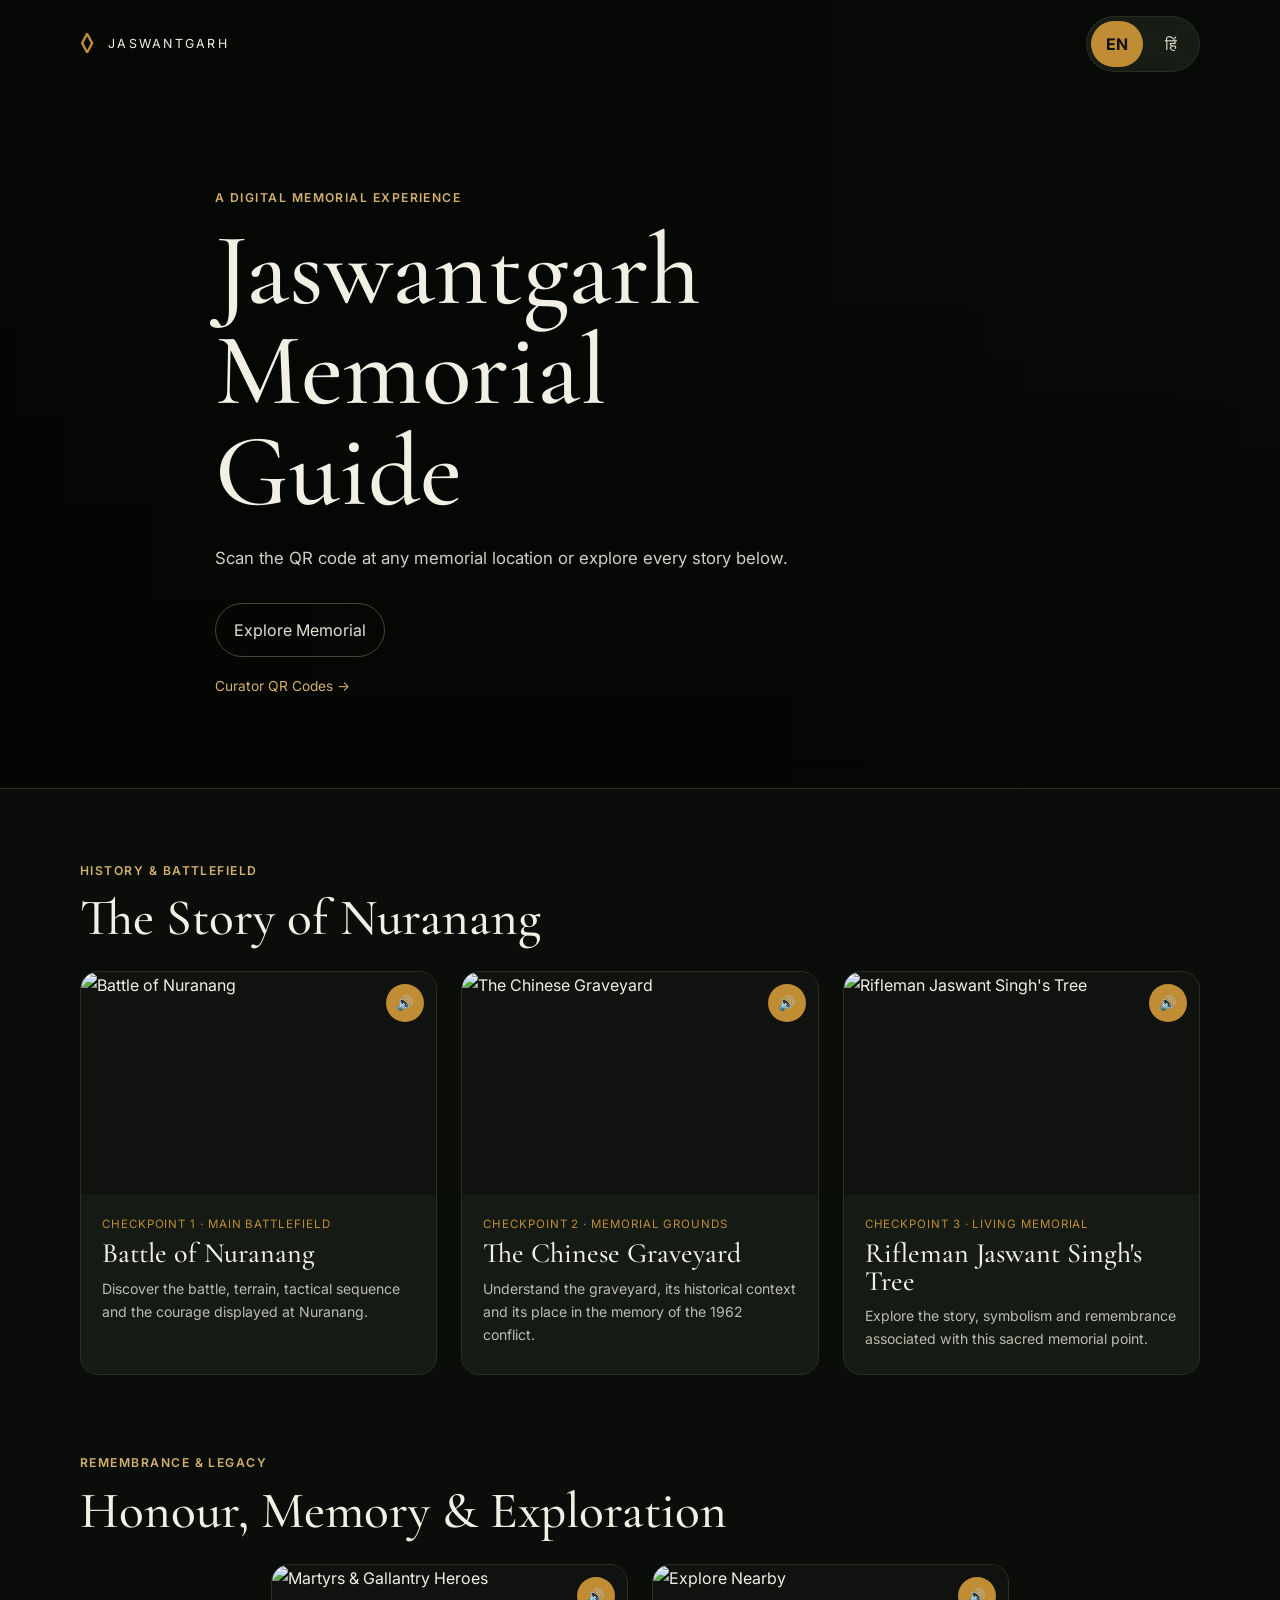
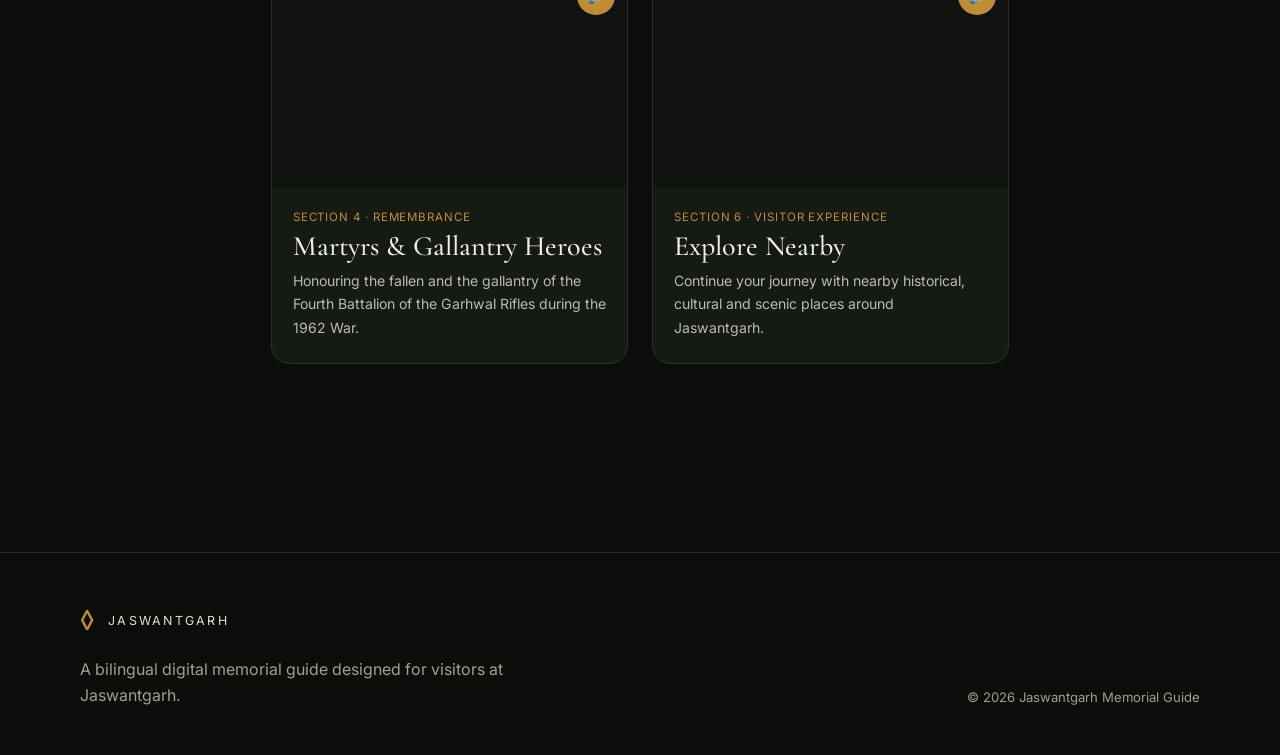
==== index.html @ aa217701 "Upload Jaswantgarh Memorial website" ====
<!doctype html>
<html lang="en">
<head>
  <meta charset="utf-8" />
  <meta name="viewport" content="width=device-width, initial-scale=1" />
  <meta name="theme-color" content="#0b0e0b" />
  <title>Jaswantgarh Memorial Guide</title>
  <meta name="description" content="Bilingual digital guide for Jaswantgarh Memorial." />
  <link rel="preconnect" href="https://fonts.googleapis.com">
  <link rel="preconnect" href="https://fonts.gstatic.com" crossorigin>
  <link href="https://fonts.googleapis.com/css2?family=Cormorant+Garamond:wght@500;600&family=Inter:wght@400;500;600&display=swap" rel="stylesheet">
  <link rel="stylesheet" href="styles.css" />
</head>
<body>
  <header class="hero hero-home" style="--hero:url('assets/images/hero.svg')">
    <nav class="nav wrap">
      <a class="brand" href="index.html" aria-label="Jaswantgarh Memorial Guide home">
        <span class="shield">◊</span>
        <span class="brand-text">JASWANTGARH</span>
      </a>

      <div class="language-switch" aria-label="Language selector">
        <button class="lang-btn active" data-lang="en" type="button">EN</button>
        <button class="lang-btn" data-lang="hi" type="button">हिं</button>
      </div>
    </nav>

    <div class="hero-overlay"></div>

    <div class="hero-content wrap">
      <p class="eyebrow" data-i18n="heroEyebrow">A DIGITAL MEMORIAL EXPERIENCE</p>
      <h1 data-i18n="heroTitle">Jaswantgarh Memorial<br>Guide</h1>
      <p class="hero-copy" data-i18n="heroCopy">
        Scan the QR code at any memorial location or explore every story below.
      </p>
      <a class="outline-btn" href="#exhibits" data-i18n="exploreBtn">Explore Memorial</a>
      <a class="text-link curator-link" href="qr-codes.html">Curator QR Codes →</a>
    </div>
  </header>

  <main id="exhibits" class="content wrap">
    <section class="section-block">
      <div class="section-heading">
        <p class="eyebrow" data-i18n="storyKicker">HISTORY & BATTLEFIELD</p>
        <h2 data-i18n="storyHeading">The Story of Nuranang</h2>
      </div>
      <div id="history-grid" class="card-grid"></div>
    </section>

    <section class="section-block">
      <div class="section-heading">
        <p class="eyebrow" data-i18n="legacyKicker">REMEMBRANCE & LEGACY</p>
        <h2 data-i18n="legacyHeading">Honour, Memory & Exploration</h2>
      </div>
      <div id="legacy-grid" class="card-grid"></div>
    </section>
  </main>

  <footer class="footer">
    <div class="wrap footer-grid">
      <div>
        <div class="brand footer-brand"><span class="shield">◊</span><span>JASWANTGARH</span></div>
        <p data-i18n="footerText">A bilingual digital memorial guide designed for visitors at Jaswantgarh.</p>
      </div>
      <p class="footer-note">© <span id="year"></span> Jaswantgarh Memorial Guide</p>
    </div>
  </footer>

  <script src="data.js"></script>
  <script src="app.js"></script>
</body>
</html>
---- styles.css ----
/* =========================================================
   JASWANTGARH MEMORIAL GUIDE
   Replace images/audio in /assets and edit text in data.js
   ========================================================= */

:root{
  --bg:#0a0d0a;
  --panel:#151a14;
  --panel-2:#10140f;
  --line:#293022;
  --text:#f2efe5;
  --muted:#bbbcae;
  --gold:#c08d35;
  --gold-soft:#d3b06b;
  --max:1120px;
  --radius:18px;
}

*{box-sizing:border-box}
html{scroll-behavior:smooth}
body{
  margin:0;
  background:var(--bg);
  color:var(--text);
  font-family:"Inter",system-ui,-apple-system,sans-serif;
  line-height:1.65;
}
img{max-width:100%;display:block}
a{color:inherit;text-decoration:none}
button{font:inherit}

.wrap{width:min(var(--max),calc(100% - 40px));margin-inline:auto}

.hero{
  position:relative;
  min-height:620px;
  background-image: url("assets/images/Nura/jaswantgarh-bg.png");
  background-size:cover;
  background-position:center;
  border-bottom:1px solid var(--line);
  overflow:hidden;
}
.hero-detail{min-height:690px}
.hero-overlay{
  position:absolute;inset:0;
  background:
    linear-gradient(90deg,rgba(4,6,4,.92) 0%,rgba(4,6,4,.65) 48%,rgba(4,6,4,.35) 100%),
    linear-gradient(0deg,rgba(4,6,4,.94) 0%,rgba(4,6,4,.15) 65%);
}
.nav{
  position:relative;
  z-index:4;
  height:88px;
  display:flex;
  align-items:center;
  justify-content:space-between;
}
.brand{display:flex;align-items:center;gap:12px;font-size:.78rem;letter-spacing:.18em}
.shield{font-size:1.7rem;color:var(--gold)}
.language-switch{
  display:flex;
  gap:4px;
  padding:4px;
  border-radius:999px;
  background:rgba(27,32,24,.85);
  border:1px solid rgba(255,255,255,.08);
  backdrop-filter:blur(10px);
}
.lang-btn{
  border:0;
  padding:10px 15px;
  min-width:48px;
  border-radius:999px;
  color:#ddd9ca;
  background:transparent;
  cursor:pointer;
}
.lang-btn.active{background:var(--gold);color:#111;font-weight:700}

.hero-content{
  position:relative;
  z-index:3;
  padding-top:100px;
  padding-bottom:90px;
  max-width:850px;
}
.detail-hero-content{padding-top:80px}
.eyebrow{
  margin:0 0 12px;
  color:var(--gold-soft);
  letter-spacing:.12em;
  font-size:.76rem;
  font-weight:600;
}
h1,h2,h3{
  font-family:"Cormorant Garamond",Georgia,serif;
  font-weight:500;
  line-height:.98;
  margin-top:0;
}
h1{font-size:clamp(3.6rem,8vw,6.5rem);max-width:850px;margin-bottom:24px}
.hero-copy{max-width:650px;color:#d0d0c7;font-size:1.05rem;margin-bottom:30px}
.outline-btn{
  display:inline-flex;
  align-items:center;
  justify-content:center;
  border:1px solid #42483a;
  padding:13px 18px;
  border-radius:999px;
  color:#e4dfd1;
  transition:.2s ease;
}
.outline-btn:hover{border-color:var(--gold);color:#fff}
.back-link{display:inline-block;margin-bottom:42px;color:#d7d2c5;font-size:.9rem}

.content{padding-block:72px 110px}
.section-block{margin-bottom:78px}
.section-heading{margin-bottom:28px}
.section-heading h2{font-size:clamp(2.2rem,4vw,3.2rem);margin-bottom:0}

.card-grid{
  display:grid;
  grid-template-columns:repeat(3,1fr);
  gap:24px;
}
.exhibit-card{
  overflow:hidden;
  background:var(--panel);
  border:1px solid var(--line);
  border-radius:var(--radius);
  transition:transform .25s ease,border-color .25s ease;
}
.exhibit-card:hover{transform:translateY(-5px);border-color:#5b5134}
.card-image-wrap{position:relative;aspect-ratio:16/10;overflow:hidden;background:#0f120f}
.card-image{width:100%;height:100%;object-fit:cover;transition:transform .35s ease}
.exhibit-card:hover .card-image{transform:scale(1.035)}
.sound-pill{
  position:absolute;right:12px;top:12px;
  width:38px;height:38px;border-radius:50%;
  display:grid;place-items:center;background:var(--gold);color:#111;font-size:.88rem;
}
.card-content{padding:21px 21px 24px}
.card-kicker{color:var(--gold);font-size:.72rem;letter-spacing:.08em;margin:0 0 6px;text-transform:uppercase}
.card-content h3{font-size:1.75rem;margin-bottom:9px}
.card-content p:last-child{
  margin:0;color:var(--muted);font-size:.88rem;
  display:-webkit-box;-webkit-box-orient:vertical;-webkit-line-clamp:3;overflow:hidden;
}

.footer{border-top:1px solid var(--line);padding:46px 0;color:#9ea092}
.footer-grid{display:flex;justify-content:space-between;gap:40px;align-items:end}
.footer-grid p{max-width:520px;margin:12px 0 0}
.footer-note{font-size:.82rem}
.footer-brand{color:#e1dccf}

/* Detail page */
.audio-box{display:flex;gap:14px;align-items:center;flex-wrap:wrap}
.audio-btn{
  border:1px solid var(--gold);
  background:var(--gold);
  color:#15130e;
  border-radius:999px;
  padding:13px 18px;
  cursor:pointer;
  font-weight:700;
}
.audio-status{color:#bcbeb3;font-size:.86rem}

.detail-main{padding:70px 0 100px}
.detail-layout{
  display:grid;
  grid-template-columns:minmax(0,1.65fr) minmax(280px,.75fr);
  gap:54px;
  align-items:start;
}
.story-panel h2{font-size:clamp(2.4rem,4vw,3.5rem)}
.prose{color:#c9cabf}
.prose p{margin:0 0 20px}
.prose strong{color:#f2efe5;font-weight:600}

.quick-panel{
  position:sticky;top:24px;
  background:var(--panel);
  border:1px solid var(--line);
  border-radius:var(--radius);
  padding:26px;
}
.quick-list{display:grid;gap:18px}
.quick-list div{padding-bottom:16px;border-bottom:1px solid var(--line)}
.quick-list div:last-child{border-bottom:0;padding-bottom:0}
.quick-list span{display:block;color:#8f9387;font-size:.77rem;text-transform:uppercase;letter-spacing:.06em}
.quick-list strong{display:block;margin-top:5px;color:#e7e2d7;font-size:.95rem}

.media-section{padding-top:84px}
.gallery-grid{display:grid;grid-template-columns:repeat(3,1fr);gap:16px}
.gallery-item{
  border:0;padding:0;background:none;cursor:zoom-in;overflow:hidden;border-radius:14px;
  border:1px solid var(--line);position:relative;
}
.gallery-item img{width:100%;aspect-ratio:4/3;object-fit:cover;transition:transform .3s ease}
.gallery-item:hover img{transform:scale(1.04)}
.gallery-caption{
  position:absolute;left:0;right:0;bottom:0;
  padding:30px 14px 12px;
  background:linear-gradient(transparent,rgba(0,0,0,.8));
  color:#f2efe5;font-size:.8rem;text-align:left;
}

.video-box,.map-box{
  min-height:360px;border:1px solid var(--line);border-radius:var(--radius);
  background:var(--panel);display:grid;place-items:center;overflow:hidden;color:#aaa;
}
.video-box video,.video-box iframe,.map-box img{width:100%;height:100%;min-height:360px;object-fit:cover;border:0}
.media-placeholder{padding:40px;text-align:center;max-width:640px}
.media-placeholder strong{display:block;color:#e8e1d0;margin-bottom:8px}

.next-section{
  display:grid;grid-template-columns:1fr 1fr;gap:18px;margin-top:88px;
  padding-top:30px;border-top:1px solid var(--line);
}
.next-card{
  min-height:110px;padding:22px;border-radius:16px;
  border:1px solid var(--line);background:var(--panel);
}
.next-card small{display:block;color:#8f9387;text-transform:uppercase;letter-spacing:.08em;margin-bottom:6px}
.next-card strong{font-family:"Cormorant Garamond",serif;font-size:1.55rem;font-weight:500}
.next-card-right{text-align:right}

.lightbox{
  position:fixed;inset:0;z-index:99;background:rgba(0,0,0,.94);
  display:grid;place-items:center;padding:50px 20px;
}
.lightbox[hidden]{display:none}
.lightbox img{max-height:78vh;max-width:min(1100px,95vw);border-radius:12px}
.lightbox p{color:#ddd8ca;text-align:center}
.lightbox-close{
  position:absolute;right:24px;top:18px;background:none;border:0;color:#fff;font-size:2.4rem;cursor:pointer;
}

/* Hindi readability */
html[lang="hi"] body{font-family:"Inter","Noto Sans Devanagari",system-ui,sans-serif}
html[lang="hi"] h1,html[lang="hi"] h2,html[lang="hi"] h3{font-family:"Inter","Noto Sans Devanagari",system-ui,sans-serif;line-height:1.15}

/* Responsive */
@media (max-width:900px){
  .card-grid{grid-template-columns:repeat(2,1fr)}
  .detail-layout{grid-template-columns:1fr}
  .quick-panel{position:static}
  .gallery-grid{grid-template-columns:repeat(2,1fr)}
}
@media (max-width:620px){
  .wrap{width:min(var(--max),calc(100% - 28px))}
  .brand-text{display:none}
  .hero{min-height:620px}
  .hero-content{padding-top:88px}
  h1{font-size:3.4rem}
  .card-grid,.gallery-grid,.next-section{grid-template-columns:1fr}
  .footer-grid{display:block}
  .footer-note{margin-top:28px!important}
  .next-card-right{text-align:left}
}


/* ====================== QR CODE TOOLS ====================== */
.curator-link{display:block;margin-top:18px;color:var(--gold-soft);font-size:.86rem}
.compact-btn{padding:9px 14px;font-size:.82rem}
.muted-copy{color:var(--muted)}

.qr-page-header{
  background:
    radial-gradient(circle at 75% 20%,rgba(192,141,53,.12),transparent 28%),
    linear-gradient(180deg,#111610,#090c09);
  border-bottom:1px solid var(--line);
}
.qr-page-intro{padding:64px 0 72px;max-width:900px;margin-left:max(20px,calc((100% - var(--max))/2))}
.qr-page-intro h1{font-size:clamp(3rem,7vw,5.6rem);margin-bottom:18px}
.qr-page-intro p:last-child{max-width:700px;color:#c0c2b7}

.qr-content{padding-top:60px}
.qr-settings{
  display:grid;
  grid-template-columns:1fr 1fr;
  gap:34px;
  padding:28px;
  margin-bottom:42px;
  border:1px solid var(--line);
  background:var(--panel);
  border-radius:var(--radius);
}
.qr-settings h2{font-size:2.2rem;margin-bottom:10px}
.qr-input-row{display:flex;gap:10px;align-items:center}
.qr-url-input{
  flex:1;min-width:0;
  border:1px solid #3a4132;
  background:#090c09;color:#eee9dc;
  border-radius:12px;padding:13px 14px;
}
.qr-warning{
  grid-column:1/-1;
  padding:14px 16px;
  border:1px solid #76562a;
  background:#21190d;
  color:#e8d4ad;
  border-radius:12px;
  font-size:.88rem;
}
.qr-warning strong{display:block;color:#f1cf8d}

.qr-grid{
  display:grid;
  grid-template-columns:repeat(3,1fr);
  gap:22px;
}
.qr-card{
  border:1px solid var(--line);
  border-radius:var(--radius);
  background:#f7f4eb;
  color:#111;
  padding:24px;
  break-inside:avoid;
}
.qr-card .card-kicker{color:#755920}
.qr-card h3{font-size:1.75rem;margin:3px 0 0;color:#111}
.qr-card-top{display:flex;gap:14px;align-items:flex-start}
.qr-number{
  display:grid;place-items:center;flex:0 0 38px;height:38px;
  border-radius:50%;background:#181d17;color:#d2a85c;font-weight:700;font-size:.8rem;
}
.qr-code-box{
  width:max-content;
  max-width:100%;
  margin:24px auto 14px;
  padding:14px;background:#fff;border:1px solid #ddd;
}
.qr-code-box img,.qr-code-box canvas{display:block;max-width:100%;height:auto!important}
.qr-scan-line{text-align:center;font-size:.72rem;letter-spacing:.05em;font-weight:700;color:#413a2a}
.qr-destination{
  margin:10px 0 0;
  color:#666;
  font-size:.68rem;
  text-align:center;
  overflow-wrap:anywhere;
}
.qr-actions{text-align:center;margin-top:18px}
.qr-card .outline-btn{color:#282b25;border-color:#aaa}

.qr-section-btn{background:rgba(11,14,11,.35)}
.qr-modal{
  position:fixed;inset:0;z-index:120;
  background:rgba(0,0,0,.91);
  display:grid;place-items:center;padding:20px;
}
.qr-modal[hidden]{display:none}
.qr-modal-card{
  position:relative;
  width:min(520px,96vw);
  max-height:94vh;overflow:auto;
  border-radius:20px;
  background:#f7f4eb;
  color:#161814;
  padding:32px;
  text-align:center;
}
.qr-modal-card h2{font-size:2.2rem;margin-bottom:10px}
.qr-modal-card .eyebrow{color:#755920}
.qr-code-large{margin-top:18px}
.qr-modal-card .lightbox-close{color:#111;top:7px;right:12px}
.qr-modal-card .qr-warning{text-align:left;margin:16px 0}

@media(max-width:900px){
  .qr-grid{grid-template-columns:repeat(2,1fr)}
  .qr-settings{grid-template-columns:1fr}
  .qr-warning{grid-column:auto}
}
@media(max-width:620px){
  .qr-grid{grid-template-columns:1fr}
  .qr-input-row{display:grid}
  .qr-page-intro{margin-left:14px}
}

@media print{
  body{background:#fff;color:#111}
  .qr-page-header .nav,.qr-settings,.footer,.qr-actions,.curator-link{display:none!important}
  .qr-page-header{background:#fff;border:0}
  .qr-page-intro{padding:15px 0 25px}
  .qr-page-intro h1{font-size:30px;color:#111}
  .qr-page-intro p{color:#333!important}
  .qr-grid{grid-template-columns:repeat(2,1fr);gap:12px}
  .qr-card{border:1px solid #999;padding:16px}
  .qr-code-box{padding:8px}
  .print-single .qr-card{display:none!important}
  .print-single .qr-card.print-target{display:block!important;width:420px;margin:0 auto}
  .qr-modal{position:static;background:#fff;padding:0}
  .qr-modal-card{box-shadow:none;width:100%;max-width:520px;margin:auto}
  body:has(.qr-modal:not([hidden])) > *:not(.qr-modal){display:none!important}
}


.prose p{
  margin:0 0 34px;
  padding:0 0 30px;
  border-bottom:1px solid rgba(255,255,255,.08);
  font-size:1rem;
  line-height:1.9;
  color:#c9cabf;
}

.story-date{
  display:block;
  margin-bottom:8px;
  color:#c79a4a;
  font-size:.72rem;
  font-weight:700;
  letter-spacing:.16em;
}

.story-title{
  display:block;
  margin-bottom:16px;
  color:#f3eee2;
  font-family:"Cormorant Garamond", Georgia, serif;
  font-size:2rem;
  line-height:1.1;
}

.prose strong{
  color:#f1e5c9;
}

.story-highlight{
  display:block;
  padding:28px;
  text-align:center;
  border:1px solid #6b5730;
  border-radius:14px;
  background:linear-gradient(
    135deg,
    rgba(192,141,53,.12),
    rgba(18,22,16,.7)
  );
  color:#d8b56d;
  font-family:"Cormorant Garamond", Georgia, serif;
  font-size:1.7rem;
  letter-spacing:.05em;
}

/* Portrait gallery on the Martyrs page */
.heroes-gallery {
  grid-template-columns: repeat(4, minmax(0, 1fr));
  gap: 22px;
}

.heroes-gallery .gallery-item {
  display: flex;
  flex-direction: column;
  height: 100%;
}

.heroes-gallery .gallery-item img {
  width: 100%;
  aspect-ratio: 3 / 4;
  object-fit: contain;
  background: #151a15;
  padding: 10px;
  box-sizing: border-box;
}

.heroes-gallery .gallery-item:hover img {
  transform: none;
}

.heroes-gallery .gallery-caption {
  display: block;
  width: 100%;
  box-sizing: border-box;
  padding: 14px 10px;
  text-align: center;
  line-height: 1.5;
}

@media (max-width: 900px) {
  .heroes-gallery {
    grid-template-columns: repeat(2, minmax(0, 1fr));
  }
}

@media (max-width: 480px) {
  .heroes-gallery {
    grid-template-columns: 1fr;
  }
}

/* Names are already included within the portrait images */
.heroes-gallery .gallery-caption {
  display: none;
}

#honour-section[hidden] {
  display: none !important;
}

#honour-search-label {
  display: block;
  margin-bottom: 10px;
  color: #e7e2d5;
}

#honour-search {
  display: block;
  width: 100%;
  max-width: 520px;
  box-sizing: border-box;
  padding: 14px 16px;
  border: 1px solid #72603a;
  border-radius: 8px;
  background: #151a15;
  color: #f5f1e6;
  font: inherit;
}

#honour-search:focus-visible,
.honour-table-wrap:focus-visible {
  outline: 2px solid #c99a3c;
  outline-offset: 4px;
}

#honour-count {
  margin: 14px 0;
  color: #c9c5b9;
}

.honour-table-wrap {
  max-height: 620px;
  overflow: auto;
  border: 1px solid #494634;
  border-radius: 10px;
}

.honour-table {
  width: 100%;
  border-collapse: separate;
  border-spacing: 0;
  text-align: left;
  font-size: 15px;
  line-height: 1.6;
}

.honour-table th {
  position: sticky;
  top: 0;
  z-index: 1;
  padding: 16px;
  background: #292d22;
  color: #e3bd68;
  border-bottom: 1px solid #74613a;
}

.honour-table td {
  padding: 13px 16px;
  color: #eee9dc;
  border-bottom: 1px solid #343a2d;
}

.honour-table tbody tr:nth-child(even) {
  background: rgba(255, 255, 255, 0.035);
}

.honour-table th:nth-child(2),
.honour-table td:nth-child(2) {
  white-space: nowrap;
}

@media (max-width: 600px) {
  .honour-table {
    min-width: 560px;
    font-size: 14px;
  }

  .honour-table th,
  .honour-table td {
    padding: 12px;
  }
}

#gallantry-section[hidden] {
  display: none !important;
}

#gallantry-note {
  max-width: 760px;
  color: #c9c5b9;
  line-height: 1.8;
}

.gallantry-group {
  margin-top: 32px;
}

.gallantry-award-heading {
  margin: 0 0 16px;
  color: #e3bd68;
  font-size: 24px;
}

.gallantry-card {
  margin-bottom: 14px;
  border: 1px solid #494634;
  border-radius: 10px;
  background: #151a15;
  overflow: hidden;
}

.gallantry-card-header {
  padding: 20px 24px;
}

summary.gallantry-card-header {
  cursor: pointer;
}

summary.gallantry-card-header::marker {
  color: #d5ac56;
}

summary.gallantry-card-header:focus-visible {
  outline: 2px solid #d5ac56;
  outline-offset: -4px;
}

.gallantry-name {
  font-size: 20px;
  font-weight: 600;
  color: #f3eee1;
  line-height: 1.6;
}

.gallantry-meta {
  display: block;
  margin-top: 7px;
  color: #d5ac56;
  font-size: 14px;
  line-height: 1.7;
}

.gallantry-prompt {
  display: block;
  margin-top: 10px;
  color: #c9c5b9;
  font-size: 14px;
  text-decoration: underline;
  text-underline-offset: 4px;
}

.gallantry-card[open] .gallantry-card-header {
  border-bottom: 1px solid #494634;
}

.gallantry-body {
  padding: 0 24px 22px;
  color: #e1ddd2;
  font-size: 16px;
  line-height: 1.9;
}

.gallantry-body p {
  margin: 18px 0 0;
}

html[lang="hi"] .gallantry-body {
  font-family: "Nirmala UI", Mangal, sans-serif;
  line-height: 2;
}

@media (max-width: 600px) {
  .gallantry-card-header {
    padding: 16px;
  }

  .gallantry-body {
    padding: 0 16px 18px;
  }

  .gallantry-name {
    font-size: 18px;
  }
}

/* Explore Nearby poster and video */
.nearby-page #map-box {
  display: block;
  padding: 0;
  overflow: hidden;
}

.nearby-page #map-box img {
  display: block;
  width: 100%;
  height: auto;
  max-height: none;
  aspect-ratio: auto;
  object-fit: contain;
}

.nearby-page #video-box video {
  display: block;
  width: 100%;
  height: auto;
  max-height: 75vh;
  object-fit: contain;
  background: #000;
}

/* Short descriptions with yellow place headings */
.nearby-page #story-body .nearby-place-title {
  display: block;
  margin-bottom: 6px;
  color: #efbd50;
  font-size: 21px;
  font-weight: 700;
  line-height: 1.5;
}

body.nearby-page #story-body > p {
  margin: 0;
  padding: 18px 0;
  border: 0;
  border-bottom: 1px solid rgba(239, 189, 80, 0.15);
  background: none;
  box-shadow: none;
  border-radius: 0;
  font-size: 17px;
  line-height: 1.8;
}

body.nearby-page #story-body > p:last-child {
  border-bottom: 0;
}

.nearby-place-title a {
  color: #efbd50;
  text-decoration: underline;
  text-decoration-thickness: 1px;
  text-underline-offset: 5px;
}

.nearby-place-title a::after {
  content: " ↗";
  font-size: 0.8em;
}

.nearby-place-title a:hover {
  color: #ffe09a;
}

.nearby-place-title a:focus-visible {
  outline: 2px solid #efbd50;
  outline-offset: 5px;
}

/* MOBILE, IPHONE AND TABLET IMPROVEMENTS */

html {
  -webkit-text-size-adjust: 100%;
  text-size-adjust: 100%;
}

button,
input,
select,
textarea {
  font: inherit;
}

button,
.outline-btn,
.lang-btn,
summary.gallantry-card-header {
  min-height: 44px;
}

a:focus-visible,
button:focus-visible,
summary:focus-visible {
  outline: 2px solid #efbd50;
  outline-offset: 4px;
}

/* Allow grid items and long text to fit narrow screens */
.detail-layout > *,
.card-grid > *,
.gallery-grid > *,
.next-section > *,
.footer-grid > *,
.media-section,
.story-panel {
  min-width: 0;
}

h1,
h2,
h3,
.hero-copy,
.gallantry-name,
.quick-list strong,
.next-card strong {
  overflow-wrap: anywhere;
}

.language-switch {
  flex-shrink: 0;
  -webkit-backdrop-filter: blur(10px);
}

/* Display complete maps and posters */
.map-box,
.video-box {
  min-height: 0;
}

.map-box img,
.nearby-page #map-box img {
  display: block;
  width: 100%;
  height: auto;
  min-height: 0;
  max-height: none;
  object-fit: contain;
}

.video-box video,
.nearby-page #video-box video {
  display: block;
  width: 100%;
  height: auto;
  min-height: 0;
  object-fit: contain;
  background: #000;
}

.video-box iframe {
  display: block;
  width: 100%;
  height: auto;
  min-height: 0;
  aspect-ratio: 16 / 9;
}

.poster-open-link {
  display: block;
  padding: 12px 16px;
  color: #efbd50;
  text-align: center;
  text-decoration: underline;
  text-underline-offset: 4px;
}

/* Keep horizontal scrolling inside the roll of honour */
.honour-table-wrap {
  width: 100%;
  max-width: 100%;
  -webkit-overflow-scrolling: touch;
}

#honour-search,
.qr-url-input {
  font-size: 16px;
}

/* Fit image viewers and QR windows inside the screen */
.lightbox {
  overflow-y: auto;
  padding:
    max(64px, env(safe-area-inset-top))
    16px
    max(20px, env(safe-area-inset-bottom));
}

.lightbox img {
  width: auto;
  height: auto;
  max-width: 100%;
  max-height: 70vh;
  max-height: 70dvh;
  object-fit: contain;
}

.lightbox-close {
  width: 48px;
  height: 48px;
  display: grid;
  place-items: center;
  padding: 0;
  line-height: 1;
}

.qr-modal {
  overflow-y: auto;
}

.qr-modal-card {
  width: min(520px, 100%);
  max-height: 90vh;
  max-height: 90dvh;
  padding: 58px 24px 24px;
}

.qr-modal-card .muted-copy {
  color: #575a50;
}

/* Tablet layout */
@media (min-width: 621px) and (max-width: 1000px) {
  .detail-layout {
    grid-template-columns: minmax(0, 1fr);
    gap: 28px;
  }

  .quick-panel {
    position: static;
  }

  .card-grid,
  .gallery-grid,
  .heroes-gallery {
    grid-template-columns: repeat(2, minmax(0, 1fr));
  }

  .hero-content {
    padding-top: 65px;
    padding-bottom: 65px;
  }
}

/* Phone layout */
@media (max-width: 620px) {
  .wrap {
    width: calc(100% - 32px);
  }

  .nav {
    height: auto;
    min-height: 76px;
    gap: 12px;
    padding-block: 12px;
  }

  .brand {
    gap: 8px;
    letter-spacing: 0.1em;
    font-size: 0.68rem;
  }

  .brand-text {
    display: inline;
  }

  .lang-btn {
    min-width: 44px;
    padding: 9px 12px;
  }

  .hero,
  .hero-detail {
    min-height: 0;
  }

  .hero-content,
  .detail-hero-content {
    padding-top: 38px;
    padding-bottom: 48px;
  }

  h1 {
    font-size: clamp(2.2rem, 10vw, 3.4rem);
    line-height: 1.08;
    margin-bottom: 20px;
  }

  html[lang="hi"] h1 {
    font-size: clamp(2rem, 8.5vw, 3rem);
    line-height: 1.35;
  }

  .hero-copy {
    font-size: 16px;
    line-height: 1.75;
  }

  .back-link {
    margin-bottom: 24px;
    padding-block: 8px;
  }

  .content,
  .detail-main {
    padding-top: 36px;
    padding-bottom: 56px;
  }

  .detail-layout {
    grid-template-columns: minmax(0, 1fr);
    gap: 26px;
  }

  .section-block {
    margin-bottom: 42px;
  }

  .section-heading h2,
  .story-panel h2 {
    font-size: clamp(1.9rem, 8vw, 2.6rem);
    line-height: 1.15;
  }

  html[lang="hi"] .section-heading h2,
  html[lang="hi"] .story-panel h2 {
    line-height: 1.4;
  }

  .card-grid,
  .gallery-grid,
  .heroes-gallery,
  .next-section {
    grid-template-columns: minmax(0, 1fr);
    gap: 18px;
  }

  .card-content {
    padding: 18px;
  }

  .card-content h3 {
    line-height: 1.15;
  }

  .quick-panel {
    position: static;
    padding: 20px;
  }

  .prose p {
    font-size: 16px;
    line-height: 1.85;
    margin-bottom: 22px;
    padding-bottom: 22px;
  }

  .story-title {
    font-size: 1.65rem;
    line-height: 1.3;
  }

  .story-highlight {
    padding: 18px;
    font-size: 1.35rem;
    line-height: 1.5;
  }

  .media-section {
    padding-top: 44px;
  }

  .media-placeholder {
    padding: 24px 18px;
  }

  .audio-box {
    gap: 10px;
  }

  .audio-box > button {
    flex: 1 1 150px;
    white-space: normal;
  }

  .audio-status {
    flex-basis: 100%;
  }

  .next-section {
    margin-top: 44px;
  }

  .next-card {
    min-height: 88px;
    padding: 18px;
  }

  .footer {
    padding-block: 30px;
  }

  .qr-modal {
    padding: 12px;
  }

  .qr-modal-card {
    padding: 56px 16px 20px;
  }

  .qr-modal-card h2 {
    font-size: 1.8rem;
    line-height: 1.2;
  }

  .lightbox-close {
    right: 10px;
    top: 10px;
  }
}

/* Avoid sticky hover effects on touchscreens */
@media (hover: none) {
  .exhibit-card:hover,
  .exhibit-card:hover .card-image,
  .gallery-item:hover img {
    transform: none;
  }
}

@media (prefers-reduced-motion: reduce) {
  html {
    scroll-behavior: auto;
  }

  .exhibit-card,
  .card-image,
  .gallery-item img,
  .outline-btn {
    transition: none;
  }
}

/* Centre the two bottom cards */
#legacy-grid {
  display: grid;
  grid-template-columns: repeat(2, minmax(0, 1fr));
  gap: 24px;
  width: calc((100% - 48px) * 2 / 3 + 24px);
  max-width: none;
  margin-inline: auto;
}

/* Tablets */
@media (max-width: 1000px) {
  #legacy-grid {
    width: 100%;
  }
}

/* Phones */
@media (max-width: 620px) {
  #legacy-grid {
    width: 100%;
    grid-template-columns: 1fr;
  }
}
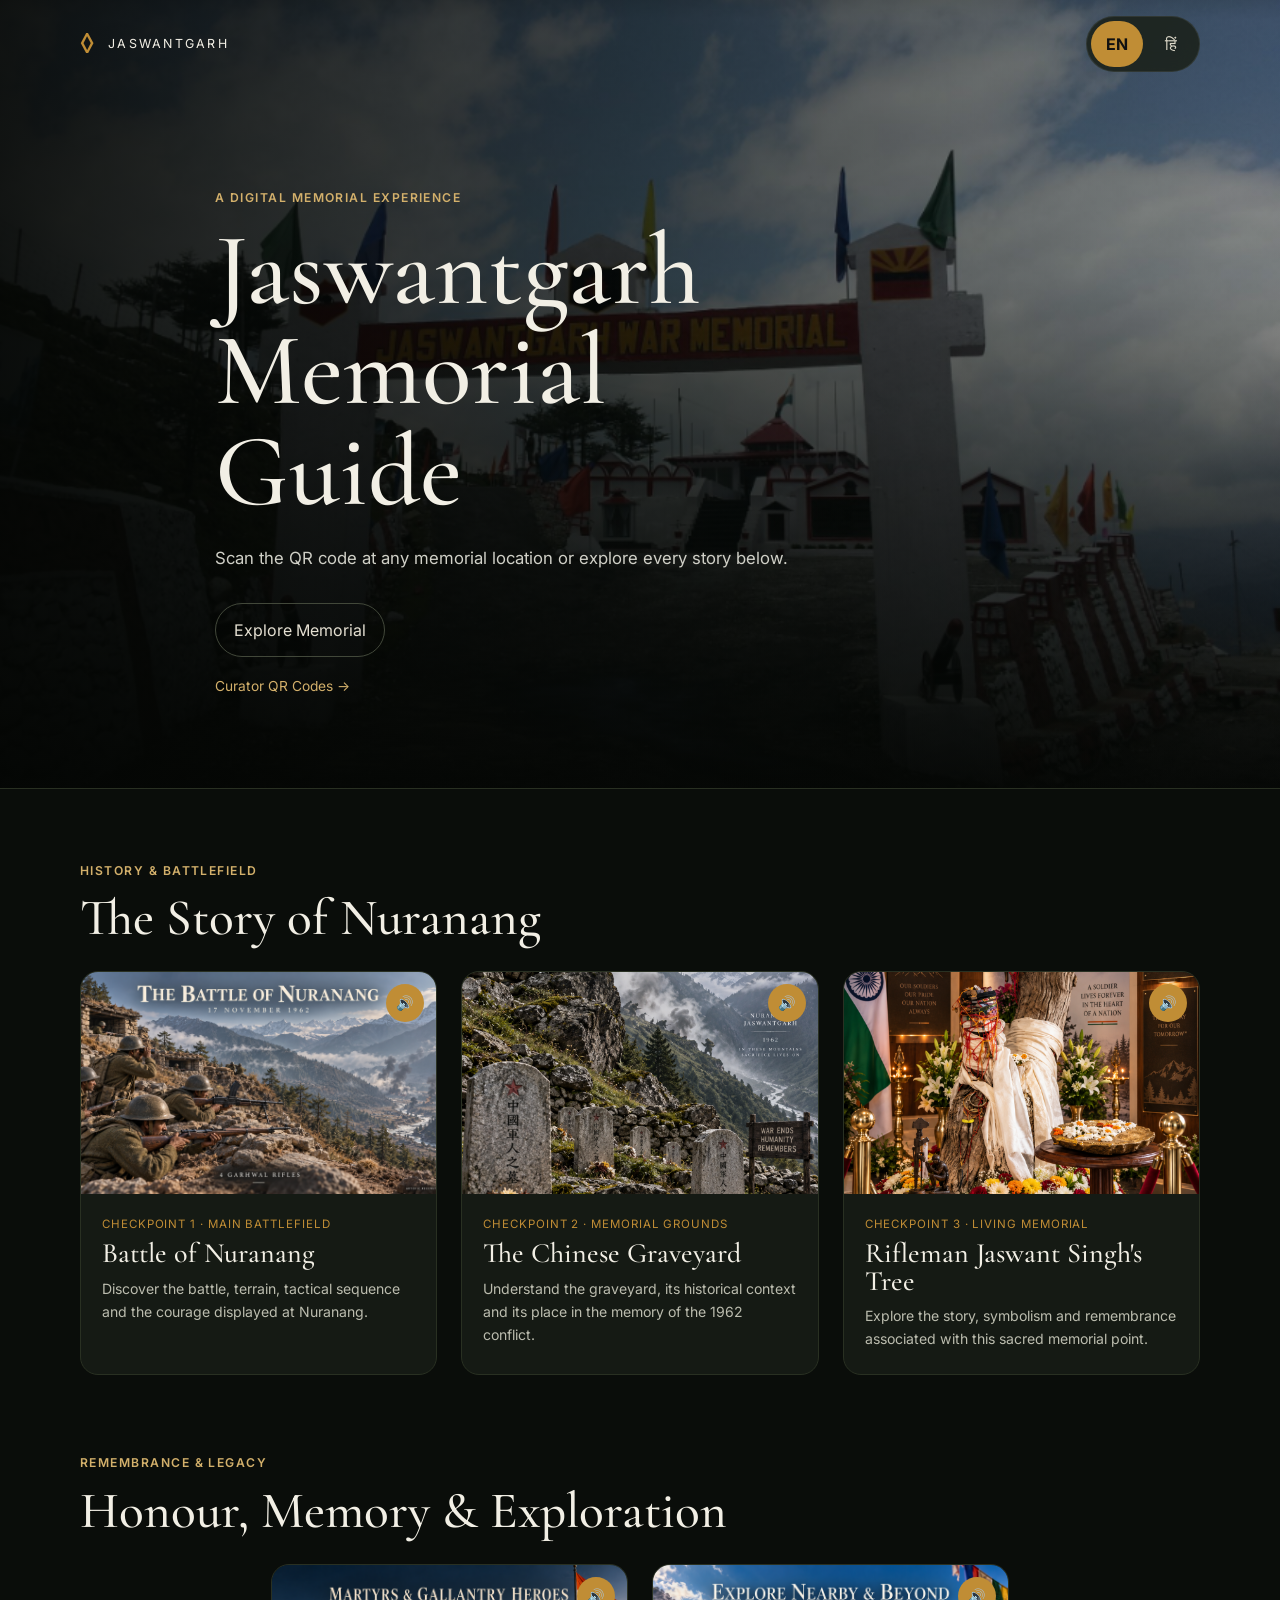
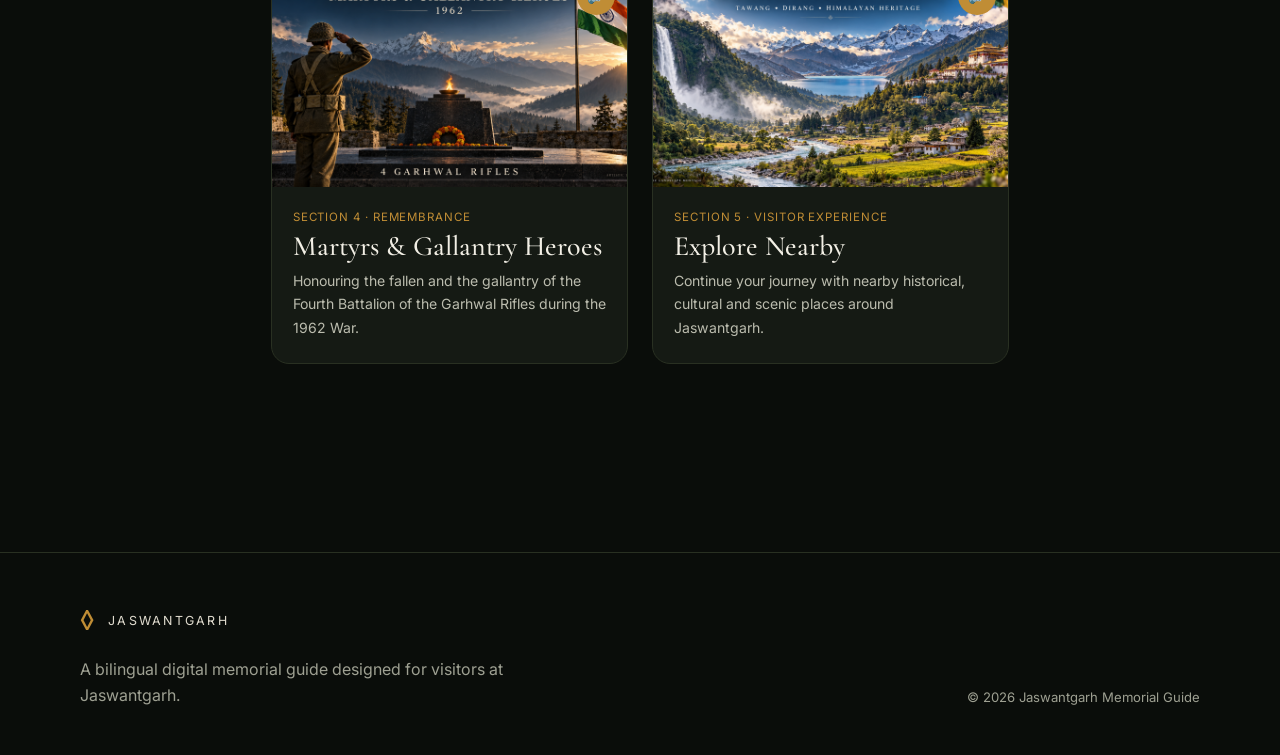
==== commit 39f53893: "Update index.html" ====
--- a/index.html
+++ b/index.html
@@ -66,7 +66,7 @@
     </div>
   </footer>
 
-  <script src="data.js"></script>
+  <script src="data.js?v=2"></script>
   <script src="app.js"></script>
 </body>
 </html>
--- a/styles.css
+++ b/styles.css
@@ -417,7 +417,7 @@
 .story-title{
   display:block;
   margin-bottom:16px;
-  color:#f3eee2;
+color:#efbd50;
   font-family:"Cormorant Garamond", Georgia, serif;
   font-size:2rem;
   line-height:1.1;
@@ -1154,4 +1154,8 @@
     width: 100%;
     grid-template-columns: 1fr;
   }
-}+}
+/* Yellow story headings in English and Hindi */
+#story-body .story-title {
+  color: #efbd50;
+}
